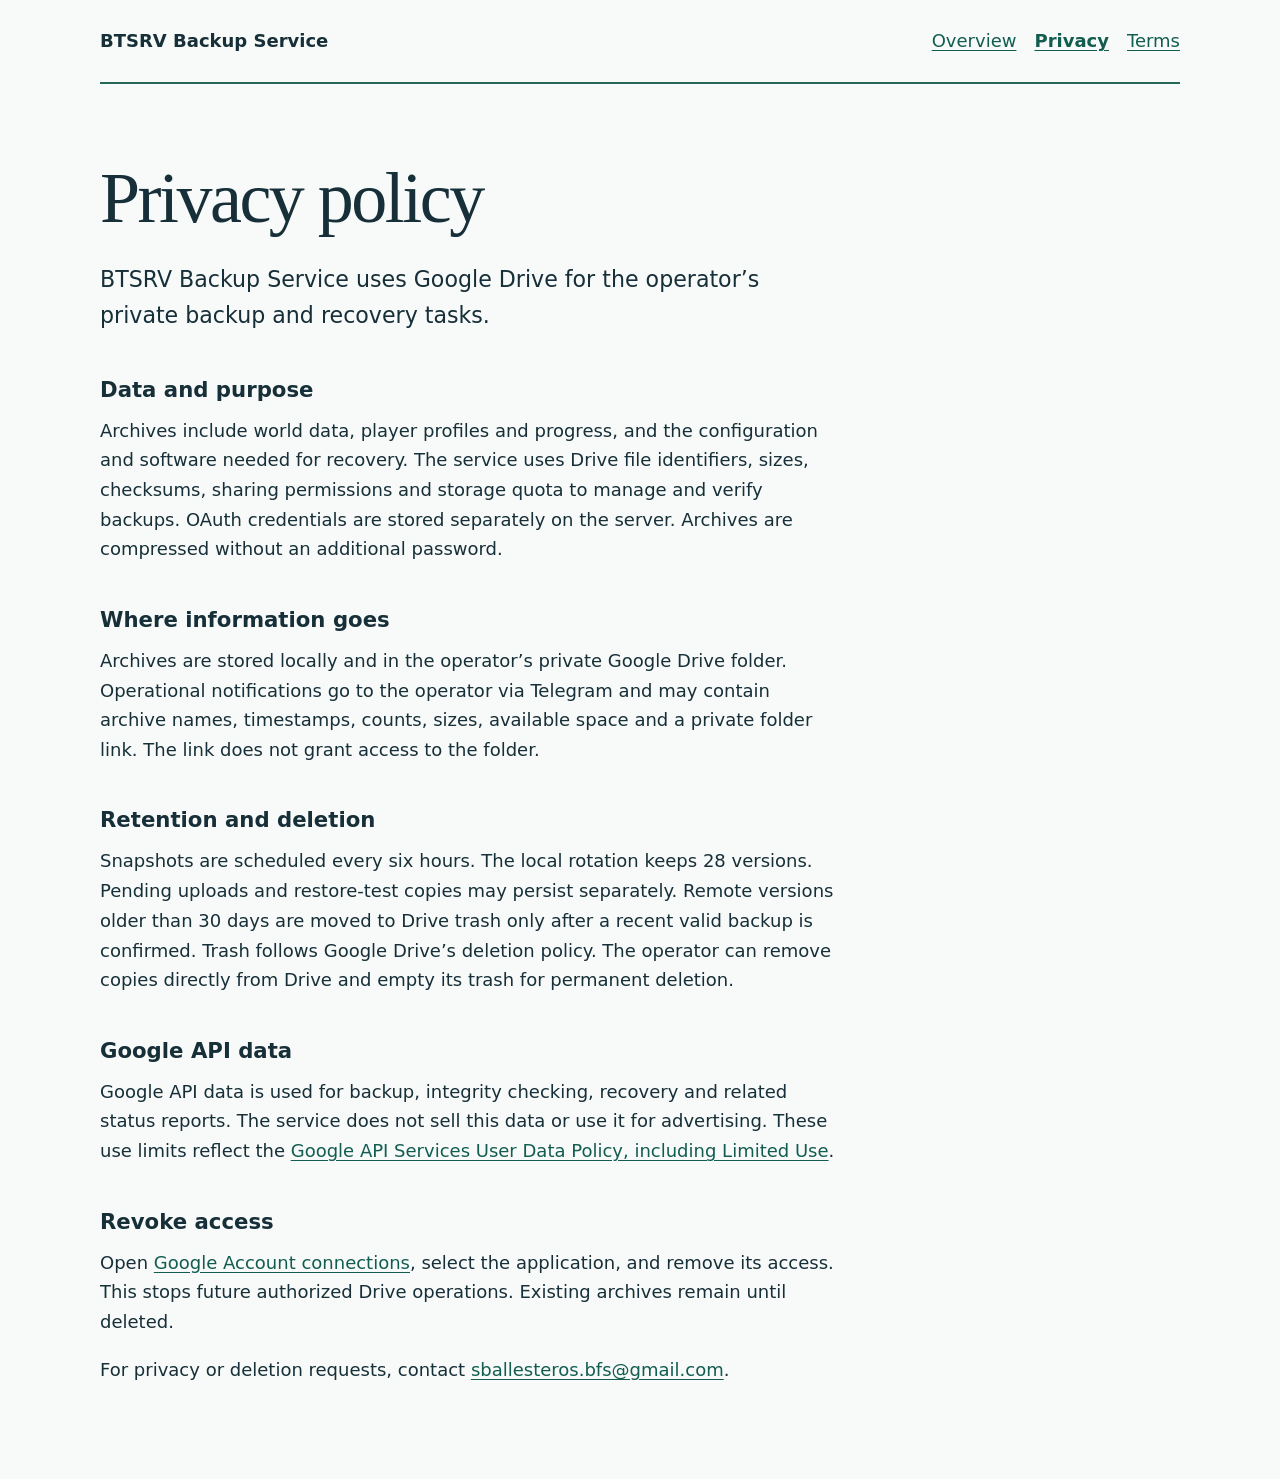
==== privacy.html @ 844a6b11 "Publish service overview and privacy terms" ====
<!doctype html>
<html lang="en"><head><meta charset="utf-8"><meta name="viewport" content="width=device-width, initial-scale=1"><title>Privacy policy | BTSRV Backup Service</title><link rel="stylesheet" href="styles.css"></head><body><header><strong>BTSRV Backup Service</strong><nav aria-label="Main"><a href="index.html">Overview</a> <a aria-current="page" href="privacy.html">Privacy</a> <a href="terms.html">Terms</a></nav></header><main><h1>Privacy policy</h1><p class="lead">BTSRV Backup Service uses Google Drive for the operator’s private backup and recovery tasks.</p><h2>Data and purpose</h2><p>Archives include world data, player profiles and progress, and the configuration and software needed for recovery. The service uses Drive file identifiers, sizes, checksums, sharing permissions and storage quota to manage and verify backups. OAuth credentials are stored separately on the server. Archives are compressed without an additional password.</p><h2>Where information goes</h2><p>Archives are stored locally and in the operator’s private Google Drive folder. Operational notifications go to the operator via Telegram and may contain archive names, timestamps, counts, sizes, available space and a private folder link. The link does not grant access to the folder.</p><h2>Retention and deletion</h2><p>Snapshots are scheduled every six hours. The local rotation keeps 28 versions. Pending uploads and restore-test copies may persist separately. Remote versions older than 30 days are moved to Drive trash only after a recent valid backup is confirmed. Trash follows Google Drive’s deletion policy. The operator can remove copies directly from Drive and empty its trash for permanent deletion.</p><h2>Google API data</h2><p>Google API data is used for backup, integrity checking, recovery and related status reports. The service does not sell this data or use it for advertising. These use limits reflect the <a href="https://developers.google.com/terms/api-services-user-data-policy">Google API Services User Data Policy, including Limited Use</a>.</p><h2>Revoke access</h2><p>Open <a href="https://myaccount.google.com/connections">Google Account connections</a>, select the application, and remove its access. This stops future authorized Drive operations. Existing archives remain until deleted.</p><p>For privacy or deletion requests, contact <a href="mailto:sballesteros.bfs@gmail.com">sballesteros.bfs@gmail.com</a>.</p></main></body></html>
---- styles.css ----
:root { color-scheme: light; font: 112.5%/1.65 Inter, system-ui, sans-serif; color: #172f38; background: #f7faf8; }
body { margin: auto; max-width: 60rem; padding: 0 clamp(1rem, 5vw, 4rem); }
header { display: flex; align-items: baseline; flex-wrap: wrap; justify-content: space-between; gap: .75rem; padding: 1.45rem 0; border-bottom: 2px solid #256858; }
nav { display: flex; gap: 1rem; }
a { color: #125d50; text-underline-offset: .19em; overflow-wrap: anywhere; }
a[aria-current] { font-weight: 700; }
main { max-width: 41rem; padding: clamp(2rem, 6vw, 5rem) 0; }
h1 { font: 500 clamp(2.4rem, 6vw, 4rem)/1.04 Georgia, serif; letter-spacing: -.035em; margin: 0; }
h2 { font-size: 1.18rem; margin: 2.1rem 0 .3rem; }
p { margin: .5rem 0 1rem; }
.lead { font-size: 1.23rem; margin-top: 1.4rem; }
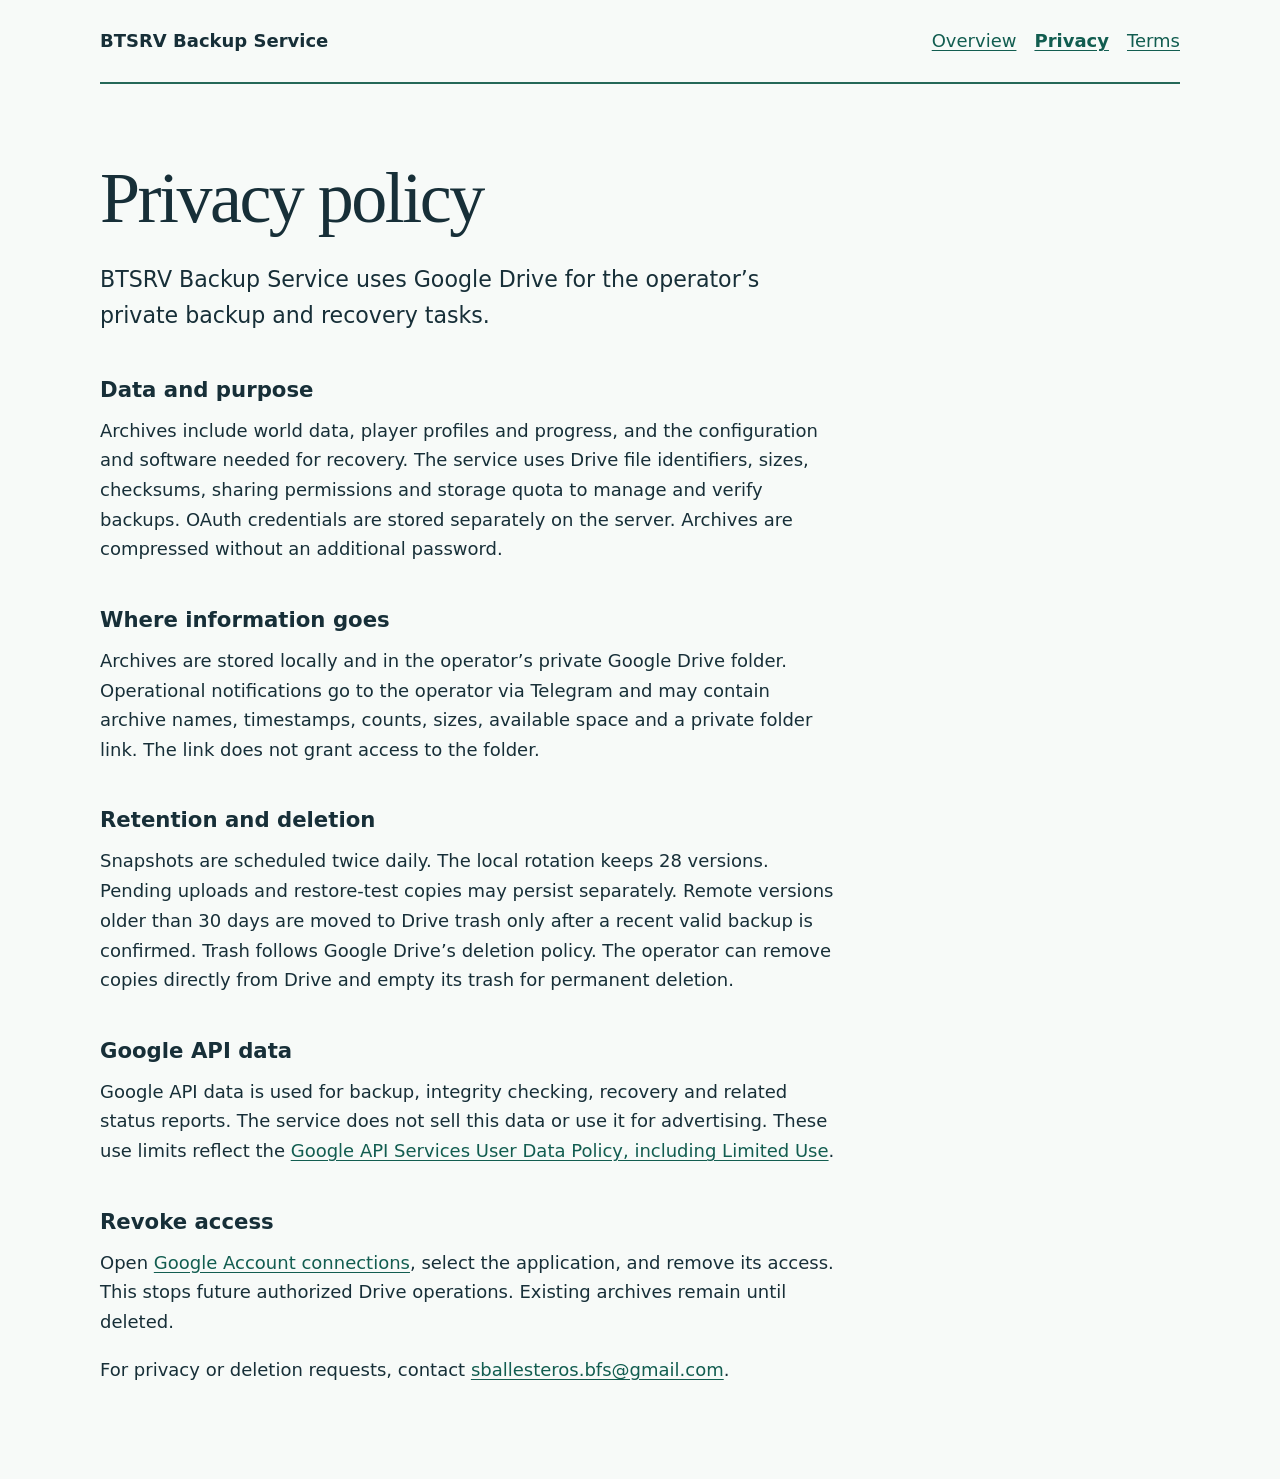
==== commit ead3ea35: "Reflect twice-daily backup schedule" ====
--- a/privacy.html
+++ b/privacy.html
@@ -1,2 +1,2 @@
 <!doctype html>
-<html lang="en"><head><meta charset="utf-8"><meta name="viewport" content="width=device-width, initial-scale=1"><title>Privacy policy | BTSRV Backup Service</title><link rel="stylesheet" href="styles.css"></head><body><header><strong>BTSRV Backup Service</strong><nav aria-label="Main"><a href="index.html">Overview</a> <a aria-current="page" href="privacy.html">Privacy</a> <a href="terms.html">Terms</a></nav></header><main><h1>Privacy policy</h1><p class="lead">BTSRV Backup Service uses Google Drive for the operator’s private backup and recovery tasks.</p><h2>Data and purpose</h2><p>Archives include world data, player profiles and progress, and the configuration and software needed for recovery. The service uses Drive file identifiers, sizes, checksums, sharing permissions and storage quota to manage and verify backups. OAuth credentials are stored separately on the server. Archives are compressed without an additional password.</p><h2>Where information goes</h2><p>Archives are stored locally and in the operator’s private Google Drive folder. Operational notifications go to the operator via Telegram and may contain archive names, timestamps, counts, sizes, available space and a private folder link. The link does not grant access to the folder.</p><h2>Retention and deletion</h2><p>Snapshots are scheduled every six hours. The local rotation keeps 28 versions. Pending uploads and restore-test copies may persist separately. Remote versions older than 30 days are moved to Drive trash only after a recent valid backup is confirmed. Trash follows Google Drive’s deletion policy. The operator can remove copies directly from Drive and empty its trash for permanent deletion.</p><h2>Google API data</h2><p>Google API data is used for backup, integrity checking, recovery and related status reports. The service does not sell this data or use it for advertising. These use limits reflect the <a href="https://developers.google.com/terms/api-services-user-data-policy">Google API Services User Data Policy, including Limited Use</a>.</p><h2>Revoke access</h2><p>Open <a href="https://myaccount.google.com/connections">Google Account connections</a>, select the application, and remove its access. This stops future authorized Drive operations. Existing archives remain until deleted.</p><p>For privacy or deletion requests, contact <a href="mailto:sballesteros.bfs@gmail.com">sballesteros.bfs@gmail.com</a>.</p></main></body></html>
+<html lang="en"><head><meta charset="utf-8"><meta name="viewport" content="width=device-width, initial-scale=1"><title>Privacy policy | BTSRV Backup Service</title><link rel="stylesheet" href="styles.css"></head><body><header><strong>BTSRV Backup Service</strong><nav aria-label="Main"><a href="index.html">Overview</a> <a aria-current="page" href="privacy.html">Privacy</a> <a href="terms.html">Terms</a></nav></header><main><h1>Privacy policy</h1><p class="lead">BTSRV Backup Service uses Google Drive for the operator’s private backup and recovery tasks.</p><h2>Data and purpose</h2><p>Archives include world data, player profiles and progress, and the configuration and software needed for recovery. The service uses Drive file identifiers, sizes, checksums, sharing permissions and storage quota to manage and verify backups. OAuth credentials are stored separately on the server. Archives are compressed without an additional password.</p><h2>Where information goes</h2><p>Archives are stored locally and in the operator’s private Google Drive folder. Operational notifications go to the operator via Telegram and may contain archive names, timestamps, counts, sizes, available space and a private folder link. The link does not grant access to the folder.</p><h2>Retention and deletion</h2><p>Snapshots are scheduled twice daily. The local rotation keeps 28 versions. Pending uploads and restore-test copies may persist separately. Remote versions older than 30 days are moved to Drive trash only after a recent valid backup is confirmed. Trash follows Google Drive’s deletion policy. The operator can remove copies directly from Drive and empty its trash for permanent deletion.</p><h2>Google API data</h2><p>Google API data is used for backup, integrity checking, recovery and related status reports. The service does not sell this data or use it for advertising. These use limits reflect the <a href="https://developers.google.com/terms/api-services-user-data-policy">Google API Services User Data Policy, including Limited Use</a>.</p><h2>Revoke access</h2><p>Open <a href="https://myaccount.google.com/connections">Google Account connections</a>, select the application, and remove its access. This stops future authorized Drive operations. Existing archives remain until deleted.</p><p>For privacy or deletion requests, contact <a href="mailto:sballesteros.bfs@gmail.com">sballesteros.bfs@gmail.com</a>.</p></main></body></html>
